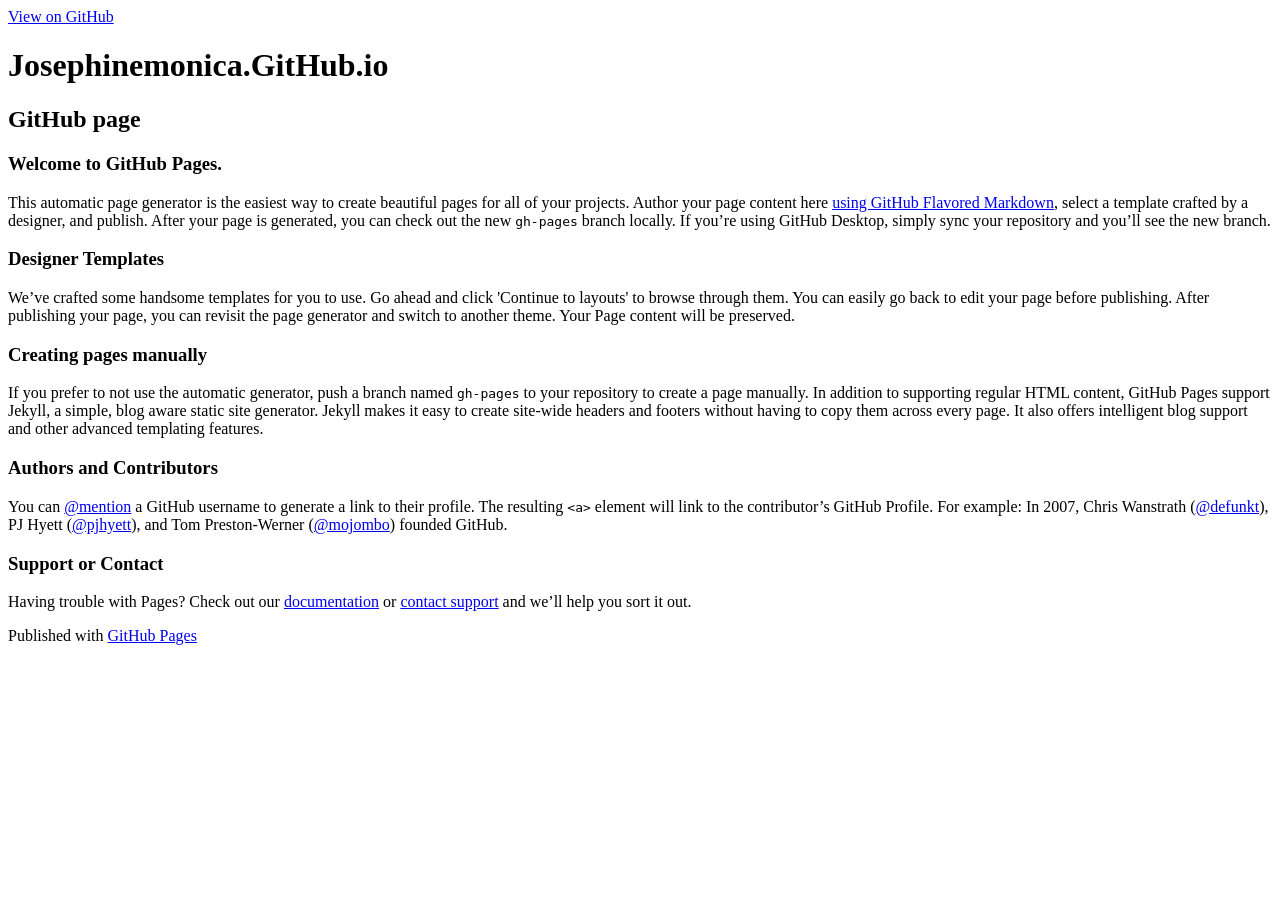
==== index.html @ 80279887 "Replace master branch with page content via GitHub" ====
<!DOCTYPE html>
<html>

  <head>
    <meta charset='utf-8'>
    <meta http-equiv="X-UA-Compatible" content="chrome=1">
    <meta name="description" content="Josephinemonica.GitHub.io : GitHub page">

    <link rel="stylesheet" type="text/css" media="screen" href="stylesheets/stylesheet.css">

    <title>Josephinemonica.GitHub.io</title>
  </head>

  <body>

    <!-- HEADER -->
    <div id="header_wrap" class="outer">
        <header class="inner">
          <a id="forkme_banner" href="https://github.com/josephinemonica">View on GitHub</a>

          <h1 id="project_title">Josephinemonica.GitHub.io</h1>
          <h2 id="project_tagline">GitHub page</h2>

        </header>
    </div>

    <!-- MAIN CONTENT -->
    <div id="main_content_wrap" class="outer">
      <section id="main_content" class="inner">
        <h3>
<a id="welcome-to-github-pages" class="anchor" href="#welcome-to-github-pages" aria-hidden="true"><span aria-hidden="true" class="octicon octicon-link"></span></a>Welcome to GitHub Pages.</h3>

<p>This automatic page generator is the easiest way to create beautiful pages for all of your projects. Author your page content here <a href="https://guides.github.com/features/mastering-markdown/">using GitHub Flavored Markdown</a>, select a template crafted by a designer, and publish. After your page is generated, you can check out the new <code>gh-pages</code> branch locally. If you’re using GitHub Desktop, simply sync your repository and you’ll see the new branch.</p>

<h3>
<a id="designer-templates" class="anchor" href="#designer-templates" aria-hidden="true"><span aria-hidden="true" class="octicon octicon-link"></span></a>Designer Templates</h3>

<p>We’ve crafted some handsome templates for you to use. Go ahead and click 'Continue to layouts' to browse through them. You can easily go back to edit your page before publishing. After publishing your page, you can revisit the page generator and switch to another theme. Your Page content will be preserved.</p>

<h3>
<a id="creating-pages-manually" class="anchor" href="#creating-pages-manually" aria-hidden="true"><span aria-hidden="true" class="octicon octicon-link"></span></a>Creating pages manually</h3>

<p>If you prefer to not use the automatic generator, push a branch named <code>gh-pages</code> to your repository to create a page manually. In addition to supporting regular HTML content, GitHub Pages support Jekyll, a simple, blog aware static site generator. Jekyll makes it easy to create site-wide headers and footers without having to copy them across every page. It also offers intelligent blog support and other advanced templating features.</p>

<h3>
<a id="authors-and-contributors" class="anchor" href="#authors-and-contributors" aria-hidden="true"><span aria-hidden="true" class="octicon octicon-link"></span></a>Authors and Contributors</h3>

<p>You can <a href="https://help.github.com/articles/basic-writing-and-formatting-syntax/#mentioning-users-and-teams" class="user-mention">@mention</a> a GitHub username to generate a link to their profile. The resulting <code>&lt;a&gt;</code> element will link to the contributor’s GitHub Profile. For example: In 2007, Chris Wanstrath (<a href="https://github.com/defunkt" class="user-mention">@defunkt</a>), PJ Hyett (<a href="https://github.com/pjhyett" class="user-mention">@pjhyett</a>), and Tom Preston-Werner (<a href="https://github.com/mojombo" class="user-mention">@mojombo</a>) founded GitHub.</p>

<h3>
<a id="support-or-contact" class="anchor" href="#support-or-contact" aria-hidden="true"><span aria-hidden="true" class="octicon octicon-link"></span></a>Support or Contact</h3>

<p>Having trouble with Pages? Check out our <a href="https://help.github.com/pages">documentation</a> or <a href="https://github.com/contact">contact support</a> and we’ll help you sort it out.</p>
      </section>
    </div>

    <!-- FOOTER  -->
    <div id="footer_wrap" class="outer">
      <footer class="inner">
        <p>Published with <a href="https://pages.github.com">GitHub Pages</a></p>
      </footer>
    </div>

    

  </body>
</html>
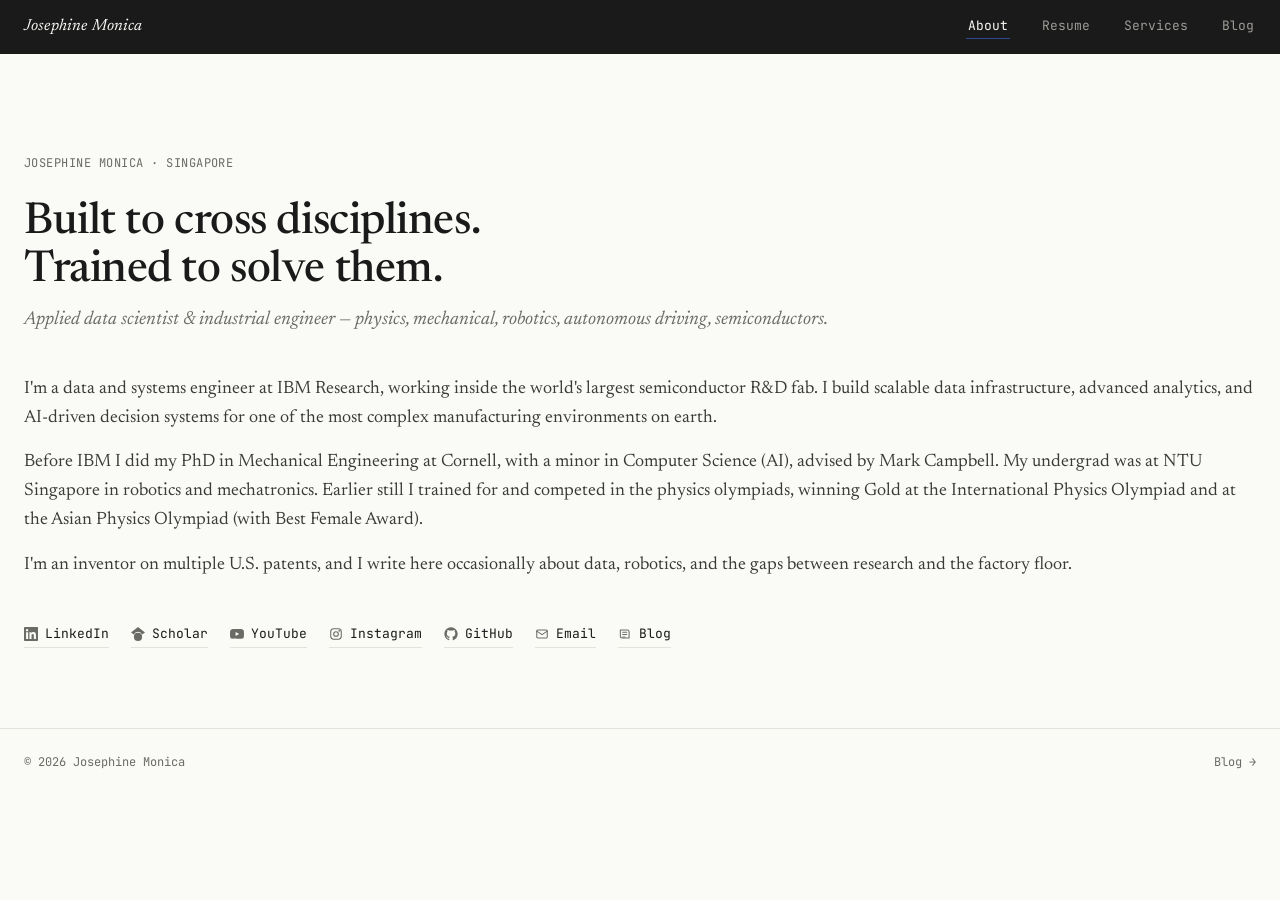
==== commit 792964be: "Initial site - boilerplate" ====
--- a/index.html
+++ b/index.html
@@ -1,67 +1,305 @@
-<!DOCTYPE html>
-<html>
-
-  <head>
-    <meta charset='utf-8'>
-    <meta http-equiv="X-UA-Compatible" content="chrome=1">
-    <meta name="description" content="Josephinemonica.GitHub.io : GitHub page">
-
-    <link rel="stylesheet" type="text/css" media="screen" href="stylesheets/stylesheet.css">
-
-    <title>Josephinemonica.GitHub.io</title>
-  </head>
-
-  <body>
-
-    <!-- HEADER -->
-    <div id="header_wrap" class="outer">
-        <header class="inner">
-          <a id="forkme_banner" href="https://github.com/josephinemonica">View on GitHub</a>
-
-          <h1 id="project_title">Josephinemonica.GitHub.io</h1>
-          <h2 id="project_tagline">GitHub page</h2>
-
-        </header>
-    </div>
-
-    <!-- MAIN CONTENT -->
-    <div id="main_content_wrap" class="outer">
-      <section id="main_content" class="inner">
-        <h3>
-<a id="welcome-to-github-pages" class="anchor" href="#welcome-to-github-pages" aria-hidden="true"><span aria-hidden="true" class="octicon octicon-link"></span></a>Welcome to GitHub Pages.</h3>
-
-<p>This automatic page generator is the easiest way to create beautiful pages for all of your projects. Author your page content here <a href="https://guides.github.com/features/mastering-markdown/">using GitHub Flavored Markdown</a>, select a template crafted by a designer, and publish. After your page is generated, you can check out the new <code>gh-pages</code> branch locally. If you’re using GitHub Desktop, simply sync your repository and you’ll see the new branch.</p>
-
-<h3>
-<a id="designer-templates" class="anchor" href="#designer-templates" aria-hidden="true"><span aria-hidden="true" class="octicon octicon-link"></span></a>Designer Templates</h3>
-
-<p>We’ve crafted some handsome templates for you to use. Go ahead and click 'Continue to layouts' to browse through them. You can easily go back to edit your page before publishing. After publishing your page, you can revisit the page generator and switch to another theme. Your Page content will be preserved.</p>
-
-<h3>
-<a id="creating-pages-manually" class="anchor" href="#creating-pages-manually" aria-hidden="true"><span aria-hidden="true" class="octicon octicon-link"></span></a>Creating pages manually</h3>
-
-<p>If you prefer to not use the automatic generator, push a branch named <code>gh-pages</code> to your repository to create a page manually. In addition to supporting regular HTML content, GitHub Pages support Jekyll, a simple, blog aware static site generator. Jekyll makes it easy to create site-wide headers and footers without having to copy them across every page. It also offers intelligent blog support and other advanced templating features.</p>
-
-<h3>
-<a id="authors-and-contributors" class="anchor" href="#authors-and-contributors" aria-hidden="true"><span aria-hidden="true" class="octicon octicon-link"></span></a>Authors and Contributors</h3>
-
-<p>You can <a href="https://help.github.com/articles/basic-writing-and-formatting-syntax/#mentioning-users-and-teams" class="user-mention">@mention</a> a GitHub username to generate a link to their profile. The resulting <code>&lt;a&gt;</code> element will link to the contributor’s GitHub Profile. For example: In 2007, Chris Wanstrath (<a href="https://github.com/defunkt" class="user-mention">@defunkt</a>), PJ Hyett (<a href="https://github.com/pjhyett" class="user-mention">@pjhyett</a>), and Tom Preston-Werner (<a href="https://github.com/mojombo" class="user-mention">@mojombo</a>) founded GitHub.</p>
-
-<h3>
-<a id="support-or-contact" class="anchor" href="#support-or-contact" aria-hidden="true"><span aria-hidden="true" class="octicon octicon-link"></span></a>Support or Contact</h3>
-
-<p>Having trouble with Pages? Check out our <a href="https://help.github.com/pages">documentation</a> or <a href="https://github.com/contact">contact support</a> and we’ll help you sort it out.</p>
-      </section>
-    </div>
-
-    <!-- FOOTER  -->
-    <div id="footer_wrap" class="outer">
-      <footer class="inner">
-        <p>Published with <a href="https://pages.github.com">GitHub Pages</a></p>
-      </footer>
-    </div>
-
-    
-
-  </body>
+<!doctype html>
+<html lang="en">
+<head>
+<meta charset="utf-8" />
+<meta name="viewport" content="width=device-width, initial-scale=1" />
+<title>Josephine Monica</title>
+<link rel="preconnect" href="https://fonts.googleapis.com">
+<link rel="preconnect" href="https://fonts.gstatic.com" crossorigin>
+<link href="https://fonts.googleapis.com/css2?family=Inter:wght@400;500;600&family=Newsreader:ital,wght@0,400;0,500;0,600;1,400&family=JetBrains+Mono:wght@400;500&display=swap" rel="stylesheet">
+<link rel="stylesheet" href="styles/base.css">
+<style>
+  body[data-variation="centered"] .v-sidebar,
+  body[data-variation="centered"] .v-academic,
+  body[data-variation="sidebar"]  .v-centered,
+  body[data-variation="sidebar"]  .v-academic,
+  body[data-variation="academic"] .v-centered,
+  body[data-variation="academic"] .v-sidebar { display: none; }
+
+  body[data-variation="sidebar"] .site-nav,
+  body[data-variation="academic"] .site-nav { display: none; }
+
+  .v-centered { max-width: var(--maxw); margin: 0 auto; padding: 72px 24px 0; }
+  .v-centered .eyebrow { font-family: var(--mono); font-size: 12px; color: var(--muted); letter-spacing: 0.04em; margin-bottom: 28px; }
+  .v-centered h1 { font-family: var(--serif); font-weight: 500; font-size: 44px; line-height: 1.08; letter-spacing: -0.01em; margin: 0 0 10px; }
+  .v-centered .tag { font-family: var(--serif); font-style: italic; color: var(--muted); font-size: 19px; margin: 0 0 40px; }
+  .v-centered .bio p { font-family: var(--serif); font-size: 18px; line-height: 1.6; margin: 0 0 16px; color: var(--ink-soft); text-wrap: pretty; }
+  .v-centered .links { margin-top: 44px; display: flex; flex-wrap: wrap; gap: 22px; font-family: var(--mono); font-size: 13px; }
+  .v-centered .links a { color: var(--ink); text-decoration: none; border-bottom: 1px solid var(--rule); padding-bottom: 3px; display: inline-flex; align-items: center; gap: 7px; }
+  .v-centered .links a:hover { border-bottom-color: var(--accent); color: var(--accent); }
+  .v-centered .links a:hover svg { color: var(--accent); }
+  .v-centered .links svg { width: 14px; height: 14px; color: var(--muted); transition: color .15s ease; }
+
+  .v-sidebar { max-width: var(--maxw); margin: 0 auto; padding: 72px 32px 0; display: grid; grid-template-columns: 240px 1fr; gap: 72px; }
+  .v-sidebar aside .photo { width: 120px; height: 120px; border-radius: 50%; background: var(--rule); display: flex; align-items: center; justify-content: center; font-family: var(--serif); font-size: 36px; color: var(--muted); margin-bottom: 20px; }
+  .v-sidebar aside h1 { font-family: var(--serif); font-weight: 500; font-size: 24px; line-height: 1.15; margin: 0 0 4px; }
+  .v-sidebar aside .role { font-family: var(--mono); font-size: 12px; color: var(--muted); margin: 0 0 28px; }
+  .v-sidebar aside nav { display: flex; flex-direction: column; gap: 6px; font-family: var(--mono); font-size: 13px; }
+  .v-sidebar aside nav a { color: var(--muted); text-decoration: none; }
+  .v-sidebar aside nav a:hover, .v-sidebar aside nav a.active { color: var(--ink); }
+  .v-sidebar aside .links { margin-top: 24px; display: flex; flex-direction: column; gap: 2px; font-family: var(--mono); font-size: 13px; }
+  .v-sidebar aside .links a { color: var(--ink); text-decoration: none; display: inline-flex; align-items: center; gap: 10px; padding: 4px 0; }
+  .v-sidebar aside .links a:hover { color: var(--accent); }
+  .v-sidebar aside .links a:hover svg { color: var(--accent); }
+  .v-sidebar aside .links svg { width: 15px; height: 15px; flex-shrink: 0; color: var(--muted); transition: color .15s ease; }
+
+  .v-sidebar main .bio p { font-family: var(--serif); font-size: 18px; line-height: 1.65; color: var(--ink-soft); margin: 0 0 18px; text-wrap: pretty; }
+  .v-sidebar main h2 { font-family: var(--mono); font-size: 11px; text-transform: uppercase; letter-spacing: 0.1em; color: var(--muted); font-weight: 500; margin: 40px 0 14px; }
+  .v-sidebar main .timeline { list-style: none; padding: 0; margin: 0; border-top: 1px solid var(--rule); }
+  .v-sidebar main .timeline li { display: grid; grid-template-columns: 110px 1fr; gap: 20px; padding: 14px 0; border-bottom: 1px solid var(--rule); font-size: 15px; }
+  .v-sidebar main .timeline .when { font-family: var(--mono); font-size: 12px; color: var(--muted); padding-top: 2px; }
+  .v-sidebar main .timeline .what strong { font-weight: 500; color: var(--ink); }
+  .v-sidebar main .timeline .what .sub { color: var(--muted); font-size: 14px; }
+
+  @media (max-width: 720px) {
+    .v-sidebar { grid-template-columns: 1fr; gap: 32px; padding-top: 48px; }
+  }
+
+  .v-academic { max-width: var(--maxw); margin: 0 auto; padding: 56px 32px 0; }
+  .v-academic .masthead { border-top: 2px solid var(--ink); border-bottom: 1px solid var(--ink); padding: 20px 0 18px; display: flex; justify-content: space-between; align-items: baseline; margin-bottom: 40px; }
+  .v-academic .masthead h1 { font-family: var(--serif); font-weight: 500; font-size: 30px; letter-spacing: -0.01em; margin: 0; white-space: nowrap; }
+  .v-academic .masthead .meta { font-family: var(--mono); font-size: 12px; color: var(--muted); text-align: right; line-height: 1.5; }
+  .v-academic .masthead .meta a { color: var(--muted); text-decoration: none; }
+  .v-academic .masthead .meta a:hover { color: var(--ink); }
+
+  .v-academic .layout { display: grid; grid-template-columns: 1fr 240px; gap: 56px; }
+  .v-academic .bio p { font-family: var(--serif); font-size: 18px; line-height: 1.65; color: var(--ink-soft); margin: 0 0 18px; text-wrap: pretty; }
+  .v-academic .bio p.lede { font-size: 21px; line-height: 1.5; color: var(--ink); margin-bottom: 28px; padding-bottom: 24px; border-bottom: 1px solid var(--rule); }
+  .v-academic aside h3 { font-family: var(--mono); font-size: 11px; text-transform: uppercase; letter-spacing: 0.1em; color: var(--muted); font-weight: 500; margin: 0 0 12px; padding-bottom: 8px; border-bottom: 1px solid var(--rule); }
+  .v-academic aside ul { list-style: none; padding: 0; margin: 0 0 28px; font-size: 14px; }
+  .v-academic aside li { padding: 6px 0; color: var(--ink-soft); }
+  .v-academic aside li .when { font-family: var(--mono); font-size: 11px; color: var(--muted); display: block; }
+  .v-academic aside .links a { display: inline-flex; align-items: center; gap: 10px; font-family: var(--mono); font-size: 13px; color: var(--ink); text-decoration: none; padding: 4px 0; }
+  .v-academic aside .links a:hover { color: var(--accent); }
+  .v-academic aside .links a:hover svg { color: var(--accent); }
+  .v-academic aside .links svg { width: 14px; height: 14px; color: var(--muted); transition: color .15s ease; }
+
+  @media (max-width: 720px) {
+    .v-academic .layout { grid-template-columns: 1fr; gap: 32px; }
+    .v-academic .masthead { flex-direction: column; gap: 8px; }
+    .v-academic .masthead .meta { text-align: left; }
+  }
+
+  #tweaks { position: fixed; right: 20px; bottom: 20px; background: var(--bg-elev); border: 1px solid var(--rule); border-radius: 8px; padding: 16px; font-family: var(--sans); font-size: 13px; box-shadow: 0 10px 30px rgba(0,0,0,.08); display: none; min-width: 240px; z-index: 100; }
+  #tweaks.open { display: block; }
+  #tweaks h4 { margin: 0 0 12px; font-family: var(--mono); font-size: 11px; text-transform: uppercase; letter-spacing: 0.1em; color: var(--muted); font-weight: 500; }
+  #tweaks .row { display: flex; justify-content: space-between; align-items: center; padding: 6px 0; gap: 12px; }
+  #tweaks .row label { color: var(--ink-soft); }
+  #tweaks .seg { display: inline-flex; border: 1px solid var(--rule); border-radius: 6px; overflow: hidden; }
+  #tweaks .seg button { background: transparent; border: 0; padding: 4px 10px; font-family: var(--mono); font-size: 11px; color: var(--muted); cursor: pointer; }
+  #tweaks .seg button.active { background: var(--ink); color: var(--bg); }
+  #tweaks .swatches { display: inline-flex; gap: 6px; }
+  #tweaks .swatches button { width: 18px; height: 18px; border-radius: 50%; border: 1px solid var(--rule); cursor: pointer; padding: 0; }
+  #tweaks .swatches button.active { outline: 2px solid var(--ink); outline-offset: 2px; }
+</style>
+</head>
+<body data-variation="centered" data-screen-label="Homepage">
+
+<header class="site-nav">
+  <a href="index.html" class="brand">Josephine Monica</a>
+  <nav>
+    <a href="index.html" class="active">About</a>
+    <a href="resume.html">Resume</a>
+    <a href="services.html">Services</a>
+    <a href="blog.html">Blog</a>
+  </nav>
+</header>
+
+<main class="v-centered">
+  <div class="eyebrow">JOSEPHINE MONICA · SINGAPORE</div>
+  <h1>Built to cross disciplines.<br>Trained to solve them.</h1>
+  <p class="tag">Applied data scientist &amp; industrial engineer — physics, mechanical, robotics, autonomous driving, semiconductors.</p>
+
+  <div class="bio">
+    <p>I'm a data and systems engineer at IBM Research, working inside the world's largest semiconductor R&amp;D fab. I build scalable data infrastructure, advanced analytics, and AI-driven decision systems for one of the most complex manufacturing environments on earth.</p>
+    <p>Before IBM I did my PhD in Mechanical Engineering at Cornell, with a minor in Computer Science (AI), advised by Mark Campbell. My undergrad was at NTU Singapore in robotics and mechatronics. Earlier still I trained for and competed in the physics olympiads, winning Gold at the International Physics Olympiad and at the Asian Physics Olympiad (with Best Female Award).</p>
+    <p>I'm an inventor on multiple U.S. patents, and I write here occasionally about data, robotics, and the gaps between research and the factory floor.</p>
+  </div>
+
+  <div class="links">
+    <a href="https://linkedin.com/in/josephinemonica"><svg viewBox="0 0 24 24" fill="currentColor" aria-hidden="true"><path d="M20.45 20.45h-3.55v-5.57c0-1.33-.02-3.04-1.85-3.04-1.85 0-2.14 1.45-2.14 2.94v5.67H9.36V9h3.41v1.56h.05c.48-.9 1.64-1.85 3.38-1.85 3.61 0 4.28 2.38 4.28 5.47v6.27zM5.34 7.43a2.06 2.06 0 11-.01-4.12 2.06 2.06 0 01.01 4.12zM7.12 20.45H3.56V9h3.56v11.45zM22.23 0H1.77C.79 0 0 .77 0 1.72v20.56C0 23.23.79 24 1.77 24h20.45c.98 0 1.78-.77 1.78-1.72V1.72C24 .77 23.21 0 22.23 0z"/></svg>LinkedIn</a>
+    <a href="https://scholar.google.com/citations?user=6PE9DkYAAAAJ&hl=en"><svg viewBox="0 0 24 24" fill="currentColor" aria-hidden="true"><path d="M12 24a7 7 0 110-14 7 7 0 010 14zm0-24L0 9.5l4.84 3.55A8 8 0 0112 8a8 8 0 017.16 5.05L24 9.5z"/></svg>Scholar</a>
+    <a href="https://youtube.com/@josephinemonica"><svg viewBox="0 0 24 24" fill="currentColor" aria-hidden="true"><path d="M23.5 6.2a3 3 0 00-2.1-2.1C19.5 3.6 12 3.6 12 3.6s-7.5 0-9.4.5A3 3 0 00.5 6.2C0 8.1 0 12 0 12s0 3.9.5 5.8a3 3 0 002.1 2.1c1.9.5 9.4.5 9.4.5s7.5 0 9.4-.5a3 3 0 002.1-2.1c.5-1.9.5-5.8.5-5.8s0-3.9-.5-5.8zM9.6 15.6V8.4l6.2 3.6-6.2 3.6z"/></svg>YouTube</a>
+    <a href="https://instagram.com/josephinemonica"><svg viewBox="0 0 24 24" fill="none" stroke="currentColor" stroke-width="1.8" stroke-linecap="round" stroke-linejoin="round" aria-hidden="true"><rect x="3" y="3" width="18" height="18" rx="5"/><circle cx="12" cy="12" r="4"/><circle cx="17.5" cy="6.5" r="0.6" fill="currentColor"/></svg>Instagram</a>
+    <a href="https://github.com/josephinemonica"><svg viewBox="0 0 24 24" fill="currentColor" aria-hidden="true"><path d="M12 .5C5.73.5.67 5.56.67 11.83c0 5.02 3.24 9.28 7.75 10.78.57.1.78-.25.78-.55 0-.27-.01-.99-.02-1.94-3.15.68-3.82-1.52-3.82-1.52-.52-1.31-1.26-1.66-1.26-1.66-1.03-.7.08-.69.08-.69 1.14.08 1.74 1.17 1.74 1.17 1.01 1.74 2.66 1.24 3.31.95.1-.73.4-1.24.72-1.52-2.51-.29-5.15-1.26-5.15-5.6 0-1.24.44-2.25 1.17-3.04-.12-.29-.51-1.44.11-3 0 0 .96-.31 3.14 1.16.91-.25 1.89-.38 2.86-.39.97.01 1.95.14 2.86.39 2.18-1.47 3.14-1.16 3.14-1.16.62 1.56.23 2.71.11 3 .73.79 1.17 1.8 1.17 3.04 0 4.35-2.65 5.3-5.17 5.59.41.35.77 1.04.77 2.1 0 1.51-.01 2.73-.01 3.1 0 .3.2.66.79.55 4.5-1.5 7.74-5.76 7.74-10.78C23.33 5.56 18.27.5 12 .5z"/></svg>GitHub</a>
+    <a href="mailto:josephinemonica09@gmail.com"><svg viewBox="0 0 24 24" fill="none" stroke="currentColor" stroke-width="1.8" stroke-linecap="round" stroke-linejoin="round" aria-hidden="true"><rect x="3" y="5" width="18" height="14" rx="2"/><path d="M3 7l9 6 9-6"/></svg>Email</a>
+    <a href="blog.html"><svg viewBox="0 0 24 24" fill="none" stroke="currentColor" stroke-width="1.8" stroke-linecap="round" stroke-linejoin="round" aria-hidden="true"><path d="M4 5h12a3 3 0 013 3v11H7a3 3 0 01-3-3V5z"/><path d="M8 9h7M8 13h7M8 17h4"/></svg>Blog</a>
+  </div>
+</main>
+
+<div class="v-sidebar">
+  <aside>
+    <div class="photo">JM</div>
+    <h1>Josephine Monica</h1>
+    <p class="role">Applied Data Scientist, IBM</p>
+    <nav>
+      <a href="index.html" class="active">About</a>
+      <a href="resume.html">Resume</a>
+      <a href="services.html">Services</a>
+      <a href="blog.html">Blog</a>
+    </nav>
+    <div class="links">
+      <a href="https://linkedin.com/in/josephinemonica"><svg viewBox="0 0 24 24" fill="currentColor" aria-hidden="true"><path d="M20.45 20.45h-3.55v-5.57c0-1.33-.02-3.04-1.85-3.04-1.85 0-2.14 1.45-2.14 2.94v5.67H9.36V9h3.41v1.56h.05c.48-.9 1.64-1.85 3.38-1.85 3.61 0 4.28 2.38 4.28 5.47v6.27zM5.34 7.43a2.06 2.06 0 11-.01-4.12 2.06 2.06 0 01.01 4.12zM7.12 20.45H3.56V9h3.56v11.45zM22.23 0H1.77C.79 0 0 .77 0 1.72v20.56C0 23.23.79 24 1.77 24h20.45c.98 0 1.78-.77 1.78-1.72V1.72C24 .77 23.21 0 22.23 0z"/></svg>LinkedIn</a>
+      <a href="https://scholar.google.com/citations?user=6PE9DkYAAAAJ&hl=en"><svg viewBox="0 0 24 24" fill="currentColor" aria-hidden="true"><path d="M12 24a7 7 0 110-14 7 7 0 010 14zm0-24L0 9.5l4.84 3.55A8 8 0 0112 8a8 8 0 017.16 5.05L24 9.5z"/></svg>Scholar</a>
+      <a href="https://youtube.com/@josephinemonica"><svg viewBox="0 0 24 24" fill="currentColor" aria-hidden="true"><path d="M23.5 6.2a3 3 0 00-2.1-2.1C19.5 3.6 12 3.6 12 3.6s-7.5 0-9.4.5A3 3 0 00.5 6.2C0 8.1 0 12 0 12s0 3.9.5 5.8a3 3 0 002.1 2.1c1.9.5 9.4.5 9.4.5s7.5 0 9.4-.5a3 3 0 002.1-2.1c.5-1.9.5-5.8.5-5.8s0-3.9-.5-5.8zM9.6 15.6V8.4l6.2 3.6-6.2 3.6z"/></svg>YouTube</a>
+      <a href="https://instagram.com/josephinemonica"><svg viewBox="0 0 24 24" fill="none" stroke="currentColor" stroke-width="1.8" stroke-linecap="round" stroke-linejoin="round" aria-hidden="true"><rect x="3" y="3" width="18" height="18" rx="5"/><circle cx="12" cy="12" r="4"/><circle cx="17.5" cy="6.5" r="0.6" fill="currentColor"/></svg>Instagram</a>
+      <a href="https://github.com/josephinemonica"><svg viewBox="0 0 24 24" fill="currentColor" aria-hidden="true"><path d="M12 .5C5.73.5.67 5.56.67 11.83c0 5.02 3.24 9.28 7.75 10.78.57.1.78-.25.78-.55 0-.27-.01-.99-.02-1.94-3.15.68-3.82-1.52-3.82-1.52-.52-1.31-1.26-1.66-1.26-1.66-1.03-.7.08-.69.08-.69 1.14.08 1.74 1.17 1.74 1.17 1.01 1.74 2.66 1.24 3.31.95.1-.73.4-1.24.72-1.52-2.51-.29-5.15-1.26-5.15-5.6 0-1.24.44-2.25 1.17-3.04-.12-.29-.51-1.44.11-3 0 0 .96-.31 3.14 1.16.91-.25 1.89-.38 2.86-.39.97.01 1.95.14 2.86.39 2.18-1.47 3.14-1.16 3.14-1.16.62 1.56.23 2.71.11 3 .73.79 1.17 1.8 1.17 3.04 0 4.35-2.65 5.3-5.17 5.59.41.35.77 1.04.77 2.1 0 1.51-.01 2.73-.01 3.1 0 .3.2.66.79.55 4.5-1.5 7.74-5.76 7.74-10.78C23.33 5.56 18.27.5 12 .5z"/></svg>GitHub</a>
+      <a href="mailto:josephinemonica09@gmail.com"><svg viewBox="0 0 24 24" fill="none" stroke="currentColor" stroke-width="1.8" stroke-linecap="round" stroke-linejoin="round" aria-hidden="true"><rect x="3" y="5" width="18" height="14" rx="2"/><path d="M3 7l9 6 9-6"/></svg>Email</a>
+    </div>
+  </aside>
+  <main>
+    <div class="bio">
+      <p>I'm a data and systems engineer at IBM Research, working inside the world's largest semiconductor R&amp;D fab. My work bridges engineering, operations, and leadership — building scalable data infrastructure, advanced analytics, and AI-driven decision systems for one of the most complex manufacturing environments on earth.</p>
+      <p>Before IBM I did my PhD in Mechanical Engineering at Cornell, with a minor in Computer Science (AI). My undergrad was at NTU Singapore in robotics and mechatronics, with an exchange semester at McGill. Further back, I trained for and competed in the physics olympiads, winning Gold at the International and Asian Physics Olympiads.</p>
+      <p>I'm an inventor on multiple U.S. patents. I write here occasionally about data, robotics, and the messy work of turning operational signals into decisions.</p>
+    </div>
+
+    <h2>Timeline</h2>
+    <ul class="timeline">
+      <li><span class="when">2023 — now</span><span class="what"><strong>IBM Research</strong> · <span class="sub">Industrial Engineer &amp; Data Scientist, Semiconductor R&amp;D</span></span></li>
+      <li><span class="when">2022</span><span class="what"><strong>IBM T. J. Watson</strong> · <span class="sub">Research Intern</span></span></li>
+      <li><span class="when">2018 — 2023</span><span class="what"><strong>Cornell University</strong> · <span class="sub">PhD, Mechanical Engineering (Robotics &amp; AI)</span></span></li>
+      <li><span class="when">2014 — 2018</span><span class="what"><strong>NTU Singapore</strong> · <span class="sub">B.Eng, Mechanical Engineering · Lee Kuan Yew Gold Medal</span></span></li>
+      <li><span class="when">2013 — 2014</span><span class="what"><strong>Physics Olympiads</strong> · <span class="sub">Gold, IPhO &amp; APhO</span></span></li>
+    </ul>
+  </main>
+</div>
+
+<div class="v-academic">
+  <header class="masthead">
+    <h1>Josephine Monica</h1>
+    <div class="meta">
+      Applied Data Scientist, IBM Research<br>
+      <a href="mailto:josephinemonica09@gmail.com">josephinemonica09@gmail.com</a>
+    </div>
+  </header>
+  <div class="layout">
+    <section class="bio">
+      <p class="lede">Applied data scientist and industrial engineer at IBM's semiconductor R&amp;D fab, with research training across robotics, AI, and physics.</p>
+      <p>I joined IBM Research in 2023, where I drive data and analytics strategy inside the world's largest semiconductor R&amp;D fab — building infrastructure, analytics, and AI-driven decision systems that turn high-volume operational data into efficiency gains and strategic insight. I am an inventor on multiple U.S. patents.</p>
+      <p>Before IBM I completed my PhD in Mechanical Engineering at Cornell University, with a minor in Computer Science (AI), advised by Prof. Mark Campbell. I did my undergrad in Mechanical Engineering at NTU Singapore (specialization in robotics and mechatronics), with an exchange semester at McGill. Earlier, I trained for and competed in the physics olympiads, winning Gold at the International Physics Olympiad and the Asian Physics Olympiad.</p>
+      <p>I write short, infrequent notes on this site — mostly on the overlap between robotics, AI, and the factory floor.</p>
+    </section>
+    <aside>
+      <h3>Now</h3>
+      <ul><li>Applied Data Scientist &amp; Industrial Engineer at IBM Research<span class="when">Semiconductor R&amp;D · since 2023</span></li></ul>
+      <h3>Previously</h3>
+      <ul>
+        <li>PhD, Mech. Eng (Robotics &amp; AI) — Cornell<span class="when">2018 – 2023</span></li>
+        <li>B.Eng, Mech. Eng — NTU<span class="when">2014 – 2018</span></li>
+        <li>Gold, IPhO &amp; APhO<span class="when">2013 – 2014</span></li>
+      </ul>
+      <h3>Elsewhere</h3>
+      <div class="links">
+        <a href="https://linkedin.com/in/josephinemonica"><svg viewBox="0 0 24 24" fill="currentColor" aria-hidden="true"><path d="M20.45 20.45h-3.55v-5.57c0-1.33-.02-3.04-1.85-3.04-1.85 0-2.14 1.45-2.14 2.94v5.67H9.36V9h3.41v1.56h.05c.48-.9 1.64-1.85 3.38-1.85 3.61 0 4.28 2.38 4.28 5.47v6.27zM5.34 7.43a2.06 2.06 0 11-.01-4.12 2.06 2.06 0 01.01 4.12zM7.12 20.45H3.56V9h3.56v11.45zM22.23 0H1.77C.79 0 0 .77 0 1.72v20.56C0 23.23.79 24 1.77 24h20.45c.98 0 1.78-.77 1.78-1.72V1.72C24 .77 23.21 0 22.23 0z"/></svg>LinkedIn</a>
+        <a href="https://scholar.google.com/citations?user=6PE9DkYAAAAJ&hl=en"><svg viewBox="0 0 24 24" fill="currentColor" aria-hidden="true"><path d="M12 24a7 7 0 110-14 7 7 0 010 14zm0-24L0 9.5l4.84 3.55A8 8 0 0112 8a8 8 0 017.16 5.05L24 9.5z"/></svg>Scholar</a>
+        <a href="https://youtube.com/@josephinemonica"><svg viewBox="0 0 24 24" fill="currentColor" aria-hidden="true"><path d="M23.5 6.2a3 3 0 00-2.1-2.1C19.5 3.6 12 3.6 12 3.6s-7.5 0-9.4.5A3 3 0 00.5 6.2C0 8.1 0 12 0 12s0 3.9.5 5.8a3 3 0 002.1 2.1c1.9.5 9.4.5 9.4.5s7.5 0 9.4-.5a3 3 0 002.1-2.1c.5-1.9.5-5.8.5-5.8s0-3.9-.5-5.8zM9.6 15.6V8.4l6.2 3.6-6.2 3.6z"/></svg>YouTube</a>
+        <a href="https://instagram.com/josephinemonica"><svg viewBox="0 0 24 24" fill="none" stroke="currentColor" stroke-width="1.8" stroke-linecap="round" stroke-linejoin="round" aria-hidden="true"><rect x="3" y="3" width="18" height="18" rx="5"/><circle cx="12" cy="12" r="4"/><circle cx="17.5" cy="6.5" r="0.6" fill="currentColor"/></svg>Instagram</a>
+        <a href="https://github.com/josephinemonica"><svg viewBox="0 0 24 24" fill="currentColor" aria-hidden="true"><path d="M12 .5C5.73.5.67 5.56.67 11.83c0 5.02 3.24 9.28 7.75 10.78.57.1.78-.25.78-.55 0-.27-.01-.99-.02-1.94-3.15.68-3.82-1.52-3.82-1.52-.52-1.31-1.26-1.66-1.26-1.66-1.03-.7.08-.69.08-.69 1.14.08 1.74 1.17 1.74 1.17 1.01 1.74 2.66 1.24 3.31.95.1-.73.4-1.24.72-1.52-2.51-.29-5.15-1.26-5.15-5.6 0-1.24.44-2.25 1.17-3.04-.12-.29-.51-1.44.11-3 0 0 .96-.31 3.14 1.16.91-.25 1.89-.38 2.86-.39.97.01 1.95.14 2.86.39 2.18-1.47 3.14-1.16 3.14-1.16.62 1.56.23 2.71.11 3 .73.79 1.17 1.8 1.17 3.04 0 4.35-2.65 5.3-5.17 5.59.41.35.77 1.04.77 2.1 0 1.51-.01 2.73-.01 3.1 0 .3.2.66.79.55 4.5-1.5 7.74-5.76 7.74-10.78C23.33 5.56 18.27.5 12 .5z"/></svg>GitHub</a>
+        <a href="blog.html"><svg viewBox="0 0 24 24" fill="none" stroke="currentColor" stroke-width="1.8" stroke-linecap="round" stroke-linejoin="round" aria-hidden="true"><path d="M4 5h12a3 3 0 013 3v11H7a3 3 0 01-3-3V5z"/><path d="M8 9h7M8 13h7M8 17h4"/></svg>Blog</a>
+      </div>
+    </aside>
+  </div>
+</div>
+
+<footer class="site-footer">
+  <span>© 2026 Josephine Monica</span>
+  <span><a href="blog.html" style="color:var(--muted);text-decoration:none;">Blog →</a></span>
+</footer>
+
+<div id="tweaks" role="dialog" aria-label="Tweaks">
+  <h4>Tweaks</h4>
+  <div class="row">
+    <label>Layout</label>
+    <div class="seg" data-key="variation">
+      <button data-val="centered">Centered</button>
+      <button data-val="sidebar">Sidebar</button>
+      <button data-val="academic">Academic</button>
+    </div>
+  </div>
+  <div class="row">
+    <label>Theme</label>
+    <div class="seg" data-key="theme">
+      <button data-val="paper">Paper</button>
+      <button data-val="ivory">Ivory</button>
+      <button data-val="dark">Dark</button>
+    </div>
+  </div>
+  <div class="row">
+    <label>Accent</label>
+    <div class="swatches" data-key="accent">
+      <button data-val="ochre"   style="background: oklch(0.55 0.12 45)"></button>
+      <button data-val="ink"     style="background: #1a1a1a"></button>
+      <button data-val="forest"  style="background: oklch(0.45 0.08 150)"></button>
+      <button data-val="indigo"  style="background: oklch(0.42 0.12 265)"></button>
+      <button data-val="crimson" style="background: oklch(0.50 0.14 25)"></button>
+    </div>
+  </div>
+</div>
+
+<script>
+  const TWEAK_DEFAULTS = /*EDITMODE-BEGIN*/{
+    "variation": "centered",
+    "theme": "paper",
+    "accent": "indigo"
+  }/*EDITMODE-END*/;
+
+  const THEMES = {
+    paper: { bg:"#fafaf7", bgElev:"#fff",     ink:"#1a1a1a", inkSoft:"#3a3a36", muted:"#6b6b66", rule:"#e5e2db" },
+    ivory: { bg:"#f5f2ec", bgElev:"#fbf9f4",  ink:"#1a1a1a", inkSoft:"#3a3a36", muted:"#6b6b66", rule:"#dcd7cc" },
+    dark:  { bg:"#151514", bgElev:"#1d1d1b", ink:"#f2efe8", inkSoft:"#d7d3ca", muted:"#8a8880", rule:"#2a2a27" }
+  };
+  const ACCENTS = {
+    ochre:   "oklch(0.55 0.12 45)",
+    ink:     "#1a1a1a",
+    forest:  "oklch(0.45 0.08 150)",
+    indigo:  "oklch(0.42 0.12 265)",
+    crimson: "oklch(0.50 0.14 25)"
+  };
+
+  const state = { ...TWEAK_DEFAULTS };
+
+  function apply() {
+    document.body.dataset.variation = state.variation;
+    const t = THEMES[state.theme];
+    const r = document.documentElement.style;
+    r.setProperty("--bg", t.bg);
+    r.setProperty("--bg-elev", t.bgElev);
+    r.setProperty("--ink", t.ink);
+    r.setProperty("--ink-soft", t.inkSoft);
+    r.setProperty("--muted", t.muted);
+    r.setProperty("--rule", t.rule);
+    r.setProperty("--accent", ACCENTS[state.accent]);
+
+    document.querySelectorAll("#tweaks [data-key]").forEach(group => {
+      const key = group.dataset.key;
+      group.querySelectorAll("[data-val]").forEach(b => {
+        b.classList.toggle("active", b.dataset.val === state[key]);
+      });
+    });
+  }
+
+  function setTweak(key, val) {
+    state[key] = val;
+    apply();
+    try { window.parent.postMessage({ type: "__edit_mode_set_keys", edits: { [key]: val } }, "*"); } catch (_) {}
+  }
+
+  document.querySelectorAll("#tweaks [data-key]").forEach(group => {
+    const key = group.dataset.key;
+    group.querySelectorAll("[data-val]").forEach(b => {
+      b.addEventListener("click", () => setTweak(key, b.dataset.val));
+    });
+  });
+
+  window.addEventListener("message", (e) => {
+    const d = e.data || {};
+    if (d.type === "__activate_edit_mode")   document.getElementById("tweaks").classList.add("open");
+    if (d.type === "__deactivate_edit_mode") document.getElementById("tweaks").classList.remove("open");
+  });
+  try { window.parent.postMessage({ type: "__edit_mode_available" }, "*"); } catch (_) {}
+
+  apply();
+</script>
+</body>
 </html>
--- a/styles/base.css
+++ b/styles/base.css
@@ -0,0 +1,98 @@
+/* Shared tokens — kept small on purpose */
+:root {
+  --bg: #fafaf7;
+  --bg-elev: #ffffff;
+  --ink: #1a1a1a;
+  --ink-soft: #3a3a36;
+  --muted: #6b6b66;
+  --rule: #e5e2db;
+  --accent: oklch(0.55 0.12 45);
+
+  --serif: "Newsreader", Georgia, "Times New Roman", serif;
+  --sans:  "Inter", -apple-system, BlinkMacSystemFont, "Segoe UI", sans-serif;
+  --mono:  "JetBrains Mono", ui-monospace, "SF Mono", Menlo, monospace;
+
+  --maxw: 1680px;
+}
+
+* { box-sizing: border-box; }
+html, body { margin: 0; padding: 0; }
+body {
+  background: var(--bg);
+  color: var(--ink);
+  font-family: var(--sans);
+  font-size: 16px;
+  line-height: 1.55;
+  -webkit-font-smoothing: antialiased;
+  text-rendering: optimizeLegibility;
+}
+a { color: var(--ink); text-decoration: underline; text-decoration-thickness: 1px; text-underline-offset: 3px; }
+a:hover { color: var(--accent); }
+
+.site-nav {
+  position: sticky;
+  top: 0;
+  z-index: 50;
+  background: var(--ink);
+  color: #f5f2ea;
+  border-bottom: 1px solid var(--ink);
+  margin-bottom: 28px;
+}
+.site-nav-inner {
+  max-width: var(--maxw);
+  margin: 0 auto;
+  padding: 14px 24px;
+  display: flex;
+  justify-content: space-between;
+  align-items: center;
+  font-family: var(--mono);
+  font-size: 13px;
+}
+/* Backwards compat: when site-nav has no inner wrapper, style it as a flex row */
+.site-nav:not(:has(.site-nav-inner)) {
+  position: sticky; top: 0; z-index: 50;
+  background: var(--ink);
+  color: #f5f2ea;
+  padding: 14px 24px;
+  display: flex; justify-content: space-between; align-items: center;
+  max-width: none;
+  font-family: var(--mono); font-size: 13px;
+  margin-bottom: 28px;
+}
+.site-nav:not(:has(.site-nav-inner)) > * {
+  max-width: var(--maxw);
+}
+.site-nav .brand {
+  color: #fafaf7;
+  text-decoration: none;
+  font-family: var(--serif);
+  font-style: italic;
+  font-size: 16px;
+  letter-spacing: 0.01em;
+}
+.site-nav .brand:hover { color: var(--accent); }
+.site-nav nav a {
+  color: rgba(245, 242, 234, 0.6);
+  text-decoration: none;
+  margin-left: 22px;
+  padding: 4px 2px;
+  border-bottom: 1px solid transparent;
+  transition: color 0.15s, border-color 0.15s;
+}
+.site-nav nav a:hover { color: #fafaf7; }
+.site-nav nav a.active {
+  color: #fafaf7;
+  border-bottom-color: var(--accent);
+}
+
+.site-footer {
+  max-width: var(--maxw);
+  margin: 80px auto 40px;
+  padding: 24px;
+  border-top: 1px solid var(--rule);
+  font-family: var(--mono);
+  font-size: 12px;
+  color: var(--muted);
+  display: flex;
+  justify-content: space-between;
+}
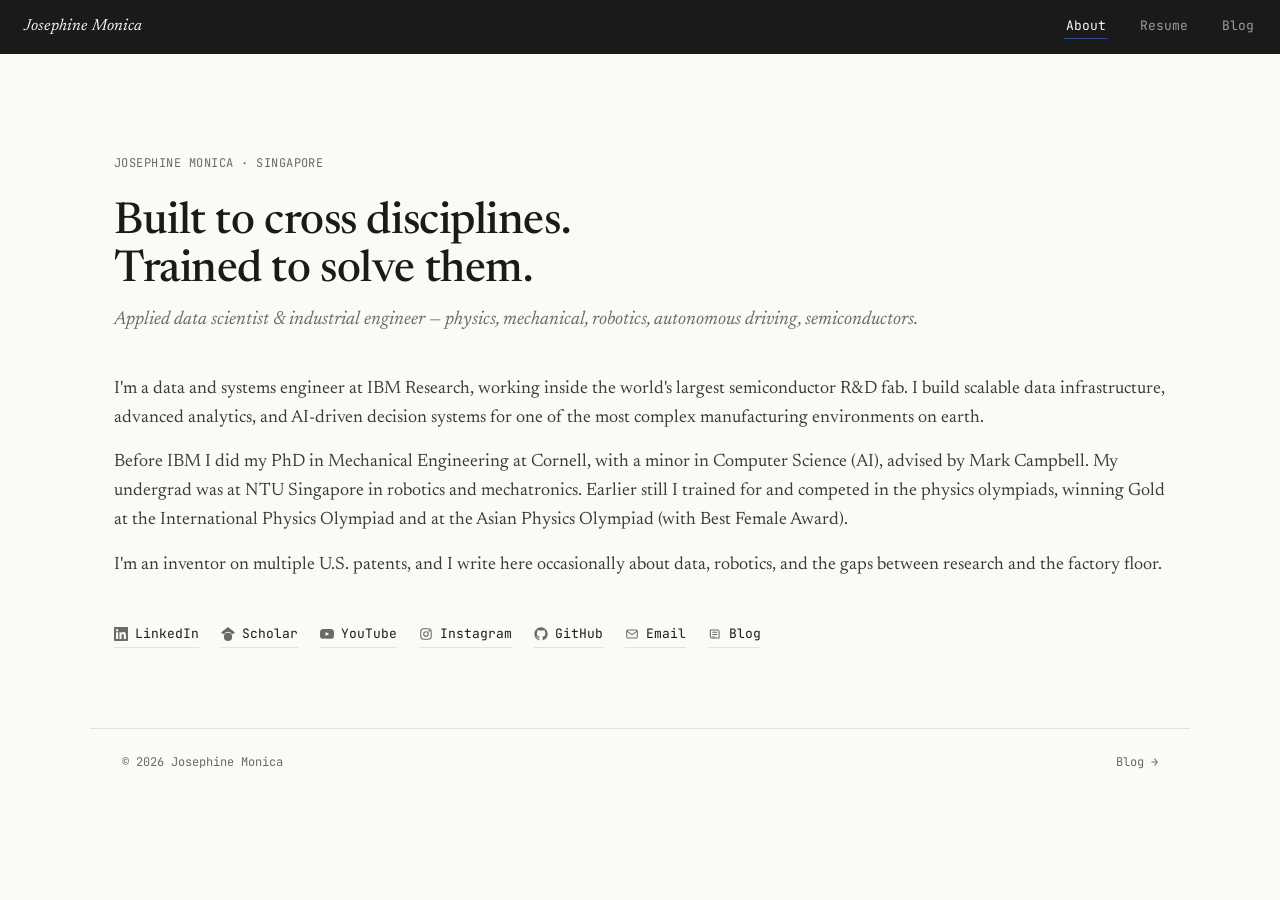
==== commit 64793895: "Fix blog posts on GitHub Pages and comment out Services nav link - Add .nojekyll to prevent Jekyll f" ====
--- a/index.html
+++ b/index.html
@@ -100,7 +100,7 @@
   <nav>
     <a href="index.html" class="active">About</a>
     <a href="resume.html">Resume</a>
-    <a href="services.html">Services</a>
+    <!-- <a href="services.html">Services</a> -->
     <a href="blog.html">Blog</a>
   </nav>
 </header>
@@ -135,7 +135,7 @@
     <nav>
       <a href="index.html" class="active">About</a>
       <a href="resume.html">Resume</a>
-      <a href="services.html">Services</a>
+      <!-- <a href="services.html">Services</a> -->
       <a href="blog.html">Blog</a>
     </nav>
     <div class="links">
--- a/styles/base.css
+++ b/styles/base.css
@@ -12,7 +12,7 @@
   --sans:  "Inter", -apple-system, BlinkMacSystemFont, "Segoe UI", sans-serif;
   --mono:  "JetBrains Mono", ui-monospace, "SF Mono", Menlo, monospace;
 
-  --maxw: 1680px;
+  --maxw: 1100px;
 }
 
 * { box-sizing: border-box; }
@@ -41,7 +41,7 @@
 .site-nav-inner {
   max-width: var(--maxw);
   margin: 0 auto;
-  padding: 14px 24px;
+  padding: 14px 32px;
   display: flex;
   justify-content: space-between;
   align-items: center;
@@ -88,7 +88,7 @@
 .site-footer {
   max-width: var(--maxw);
   margin: 80px auto 40px;
-  padding: 24px;
+  padding: 24px 32px;
   border-top: 1px solid var(--rule);
   font-family: var(--mono);
   font-size: 12px;
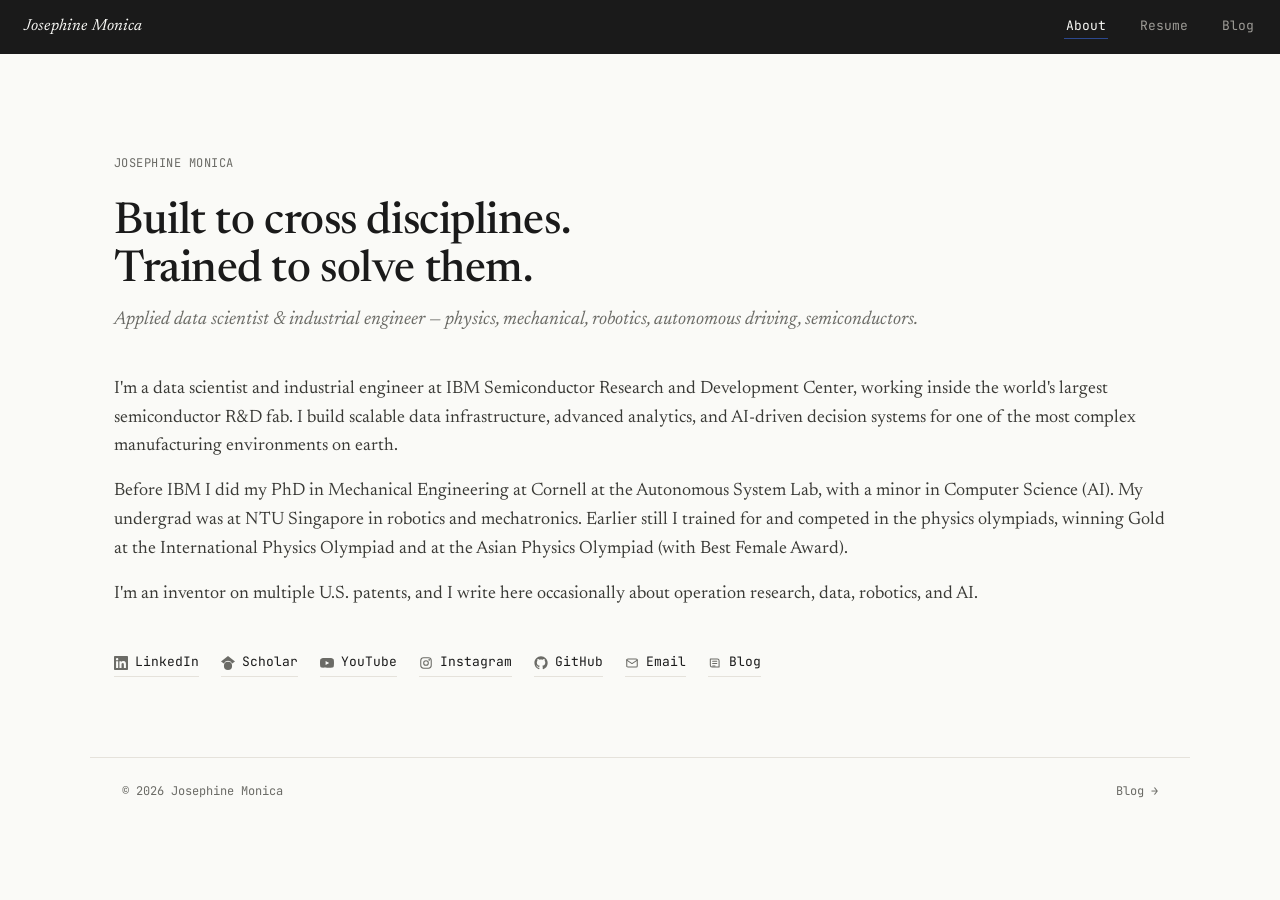
==== commit e6c3e1ae: "Update text content" ====
--- a/index.html
+++ b/index.html
@@ -106,20 +106,20 @@
 </header>
 
 <main class="v-centered">
-  <div class="eyebrow">JOSEPHINE MONICA · SINGAPORE</div>
+  <div class="eyebrow">JOSEPHINE MONICA</div>
   <h1>Built to cross disciplines.<br>Trained to solve them.</h1>
   <p class="tag">Applied data scientist &amp; industrial engineer — physics, mechanical, robotics, autonomous driving, semiconductors.</p>
 
   <div class="bio">
-    <p>I'm a data and systems engineer at IBM Research, working inside the world's largest semiconductor R&amp;D fab. I build scalable data infrastructure, advanced analytics, and AI-driven decision systems for one of the most complex manufacturing environments on earth.</p>
-    <p>Before IBM I did my PhD in Mechanical Engineering at Cornell, with a minor in Computer Science (AI), advised by Mark Campbell. My undergrad was at NTU Singapore in robotics and mechatronics. Earlier still I trained for and competed in the physics olympiads, winning Gold at the International Physics Olympiad and at the Asian Physics Olympiad (with Best Female Award).</p>
-    <p>I'm an inventor on multiple U.S. patents, and I write here occasionally about data, robotics, and the gaps between research and the factory floor.</p>
+    <p>I'm a data scientist and industrial engineer at IBM Semiconductor Research and Development Center, working inside the world's largest semiconductor R&amp;D fab. I build scalable data infrastructure, advanced analytics, and AI-driven decision systems for one of the most complex manufacturing environments on earth.</p>
+    <p>Before IBM I did my PhD in Mechanical Engineering at Cornell at the Autonomous System Lab, with a minor in Computer Science (AI). My undergrad was at NTU Singapore in robotics and mechatronics. Earlier still I trained for and competed in the physics olympiads, winning Gold at the International Physics Olympiad and at the Asian Physics Olympiad (with Best Female Award).</p>
+    <p>I'm an inventor on multiple U.S. patents, and I write here occasionally about operation research, data, robotics, and AI.</p>
   </div>
 
   <div class="links">
     <a href="https://linkedin.com/in/josephinemonica"><svg viewBox="0 0 24 24" fill="currentColor" aria-hidden="true"><path d="M20.45 20.45h-3.55v-5.57c0-1.33-.02-3.04-1.85-3.04-1.85 0-2.14 1.45-2.14 2.94v5.67H9.36V9h3.41v1.56h.05c.48-.9 1.64-1.85 3.38-1.85 3.61 0 4.28 2.38 4.28 5.47v6.27zM5.34 7.43a2.06 2.06 0 11-.01-4.12 2.06 2.06 0 01.01 4.12zM7.12 20.45H3.56V9h3.56v11.45zM22.23 0H1.77C.79 0 0 .77 0 1.72v20.56C0 23.23.79 24 1.77 24h20.45c.98 0 1.78-.77 1.78-1.72V1.72C24 .77 23.21 0 22.23 0z"/></svg>LinkedIn</a>
     <a href="https://scholar.google.com/citations?user=6PE9DkYAAAAJ&hl=en"><svg viewBox="0 0 24 24" fill="currentColor" aria-hidden="true"><path d="M12 24a7 7 0 110-14 7 7 0 010 14zm0-24L0 9.5l4.84 3.55A8 8 0 0112 8a8 8 0 017.16 5.05L24 9.5z"/></svg>Scholar</a>
-    <a href="https://youtube.com/@josephinemonica"><svg viewBox="0 0 24 24" fill="currentColor" aria-hidden="true"><path d="M23.5 6.2a3 3 0 00-2.1-2.1C19.5 3.6 12 3.6 12 3.6s-7.5 0-9.4.5A3 3 0 00.5 6.2C0 8.1 0 12 0 12s0 3.9.5 5.8a3 3 0 002.1 2.1c1.9.5 9.4.5 9.4.5s7.5 0 9.4-.5a3 3 0 002.1-2.1c.5-1.9.5-5.8.5-5.8s0-3.9-.5-5.8zM9.6 15.6V8.4l6.2 3.6-6.2 3.6z"/></svg>YouTube</a>
+    <a href="https://youtube.com/@josephine_monica"><svg viewBox="0 0 24 24" fill="currentColor" aria-hidden="true"><path d="M23.5 6.2a3 3 0 00-2.1-2.1C19.5 3.6 12 3.6 12 3.6s-7.5 0-9.4.5A3 3 0 00.5 6.2C0 8.1 0 12 0 12s0 3.9.5 5.8a3 3 0 002.1 2.1c1.9.5 9.4.5 9.4.5s7.5 0 9.4-.5a3 3 0 002.1-2.1c.5-1.9.5-5.8.5-5.8s0-3.9-.5-5.8zM9.6 15.6V8.4l6.2 3.6-6.2 3.6z"/></svg>YouTube</a>
     <a href="https://instagram.com/josephinemonica"><svg viewBox="0 0 24 24" fill="none" stroke="currentColor" stroke-width="1.8" stroke-linecap="round" stroke-linejoin="round" aria-hidden="true"><rect x="3" y="3" width="18" height="18" rx="5"/><circle cx="12" cy="12" r="4"/><circle cx="17.5" cy="6.5" r="0.6" fill="currentColor"/></svg>Instagram</a>
     <a href="https://github.com/josephinemonica"><svg viewBox="0 0 24 24" fill="currentColor" aria-hidden="true"><path d="M12 .5C5.73.5.67 5.56.67 11.83c0 5.02 3.24 9.28 7.75 10.78.57.1.78-.25.78-.55 0-.27-.01-.99-.02-1.94-3.15.68-3.82-1.52-3.82-1.52-.52-1.31-1.26-1.66-1.26-1.66-1.03-.7.08-.69.08-.69 1.14.08 1.74 1.17 1.74 1.17 1.01 1.74 2.66 1.24 3.31.95.1-.73.4-1.24.72-1.52-2.51-.29-5.15-1.26-5.15-5.6 0-1.24.44-2.25 1.17-3.04-.12-.29-.51-1.44.11-3 0 0 .96-.31 3.14 1.16.91-.25 1.89-.38 2.86-.39.97.01 1.95.14 2.86.39 2.18-1.47 3.14-1.16 3.14-1.16.62 1.56.23 2.71.11 3 .73.79 1.17 1.8 1.17 3.04 0 4.35-2.65 5.3-5.17 5.59.41.35.77 1.04.77 2.1 0 1.51-.01 2.73-.01 3.1 0 .3.2.66.79.55 4.5-1.5 7.74-5.76 7.74-10.78C23.33 5.56 18.27.5 12 .5z"/></svg>GitHub</a>
     <a href="mailto:josephinemonica09@gmail.com"><svg viewBox="0 0 24 24" fill="none" stroke="currentColor" stroke-width="1.8" stroke-linecap="round" stroke-linejoin="round" aria-hidden="true"><rect x="3" y="5" width="18" height="14" rx="2"/><path d="M3 7l9 6 9-6"/></svg>Email</a>
@@ -131,7 +131,7 @@
   <aside>
     <div class="photo">JM</div>
     <h1>Josephine Monica</h1>
-    <p class="role">Applied Data Scientist, IBM</p>
+    <p class="role">Industrial Engineer and Data Scientist, IBM</p>
     <nav>
       <a href="index.html" class="active">About</a>
       <a href="resume.html">Resume</a>
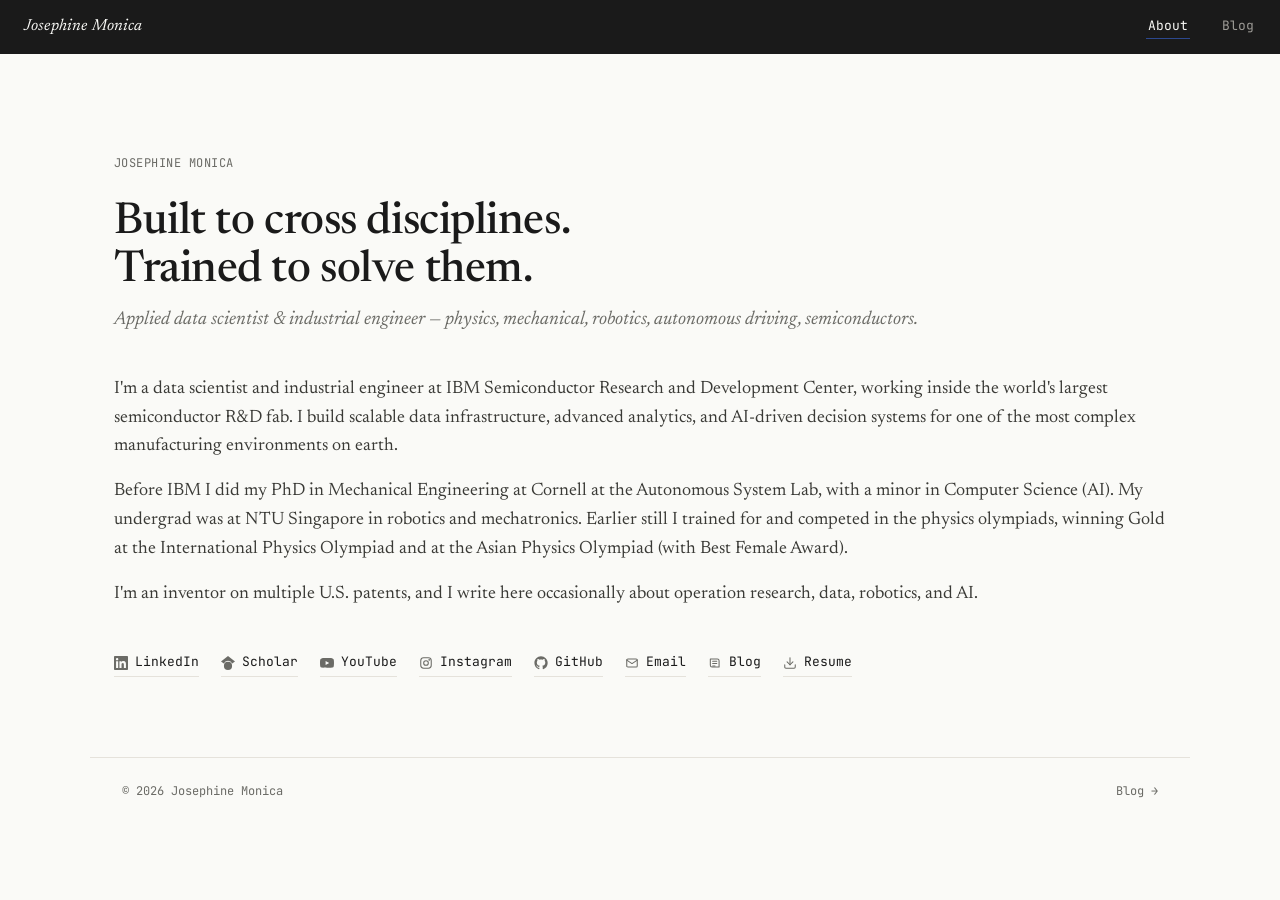
==== commit 8a1a14c2: "Remove resume page and replace with PDF download link on homepage Co-Authored-By: Claude Sonnet 4.6 " ====
--- a/index.html
+++ b/index.html
@@ -99,7 +99,6 @@
   <a href="index.html" class="brand">Josephine Monica</a>
   <nav>
     <a href="index.html" class="active">About</a>
-    <a href="resume.html">Resume</a>
     <!-- <a href="services.html">Services</a> -->
     <a href="blog.html">Blog</a>
   </nav>
@@ -124,6 +123,7 @@
     <a href="https://github.com/josephinemonica"><svg viewBox="0 0 24 24" fill="currentColor" aria-hidden="true"><path d="M12 .5C5.73.5.67 5.56.67 11.83c0 5.02 3.24 9.28 7.75 10.78.57.1.78-.25.78-.55 0-.27-.01-.99-.02-1.94-3.15.68-3.82-1.52-3.82-1.52-.52-1.31-1.26-1.66-1.26-1.66-1.03-.7.08-.69.08-.69 1.14.08 1.74 1.17 1.74 1.17 1.01 1.74 2.66 1.24 3.31.95.1-.73.4-1.24.72-1.52-2.51-.29-5.15-1.26-5.15-5.6 0-1.24.44-2.25 1.17-3.04-.12-.29-.51-1.44.11-3 0 0 .96-.31 3.14 1.16.91-.25 1.89-.38 2.86-.39.97.01 1.95.14 2.86.39 2.18-1.47 3.14-1.16 3.14-1.16.62 1.56.23 2.71.11 3 .73.79 1.17 1.8 1.17 3.04 0 4.35-2.65 5.3-5.17 5.59.41.35.77 1.04.77 2.1 0 1.51-.01 2.73-.01 3.1 0 .3.2.66.79.55 4.5-1.5 7.74-5.76 7.74-10.78C23.33 5.56 18.27.5 12 .5z"/></svg>GitHub</a>
     <a href="mailto:josephinemonica09@gmail.com"><svg viewBox="0 0 24 24" fill="none" stroke="currentColor" stroke-width="1.8" stroke-linecap="round" stroke-linejoin="round" aria-hidden="true"><rect x="3" y="5" width="18" height="14" rx="2"/><path d="M3 7l9 6 9-6"/></svg>Email</a>
     <a href="blog.html"><svg viewBox="0 0 24 24" fill="none" stroke="currentColor" stroke-width="1.8" stroke-linecap="round" stroke-linejoin="round" aria-hidden="true"><path d="M4 5h12a3 3 0 013 3v11H7a3 3 0 01-3-3V5z"/><path d="M8 9h7M8 13h7M8 17h4"/></svg>Blog</a>
+    <a href="uploads/cv.pdf" download><svg viewBox="0 0 24 24" fill="none" stroke="currentColor" stroke-width="1.8" stroke-linecap="round" stroke-linejoin="round" aria-hidden="true"><path d="M21 15v4a2 2 0 01-2 2H5a2 2 0 01-2-2v-4"/><polyline points="7 10 12 15 17 10"/><line x1="12" y1="15" x2="12" y2="3"/></svg>Resume</a>
   </div>
 </main>
 
@@ -134,7 +134,6 @@
     <p class="role">Industrial Engineer and Data Scientist, IBM</p>
     <nav>
       <a href="index.html" class="active">About</a>
-      <a href="resume.html">Resume</a>
       <!-- <a href="services.html">Services</a> -->
       <a href="blog.html">Blog</a>
     </nav>
